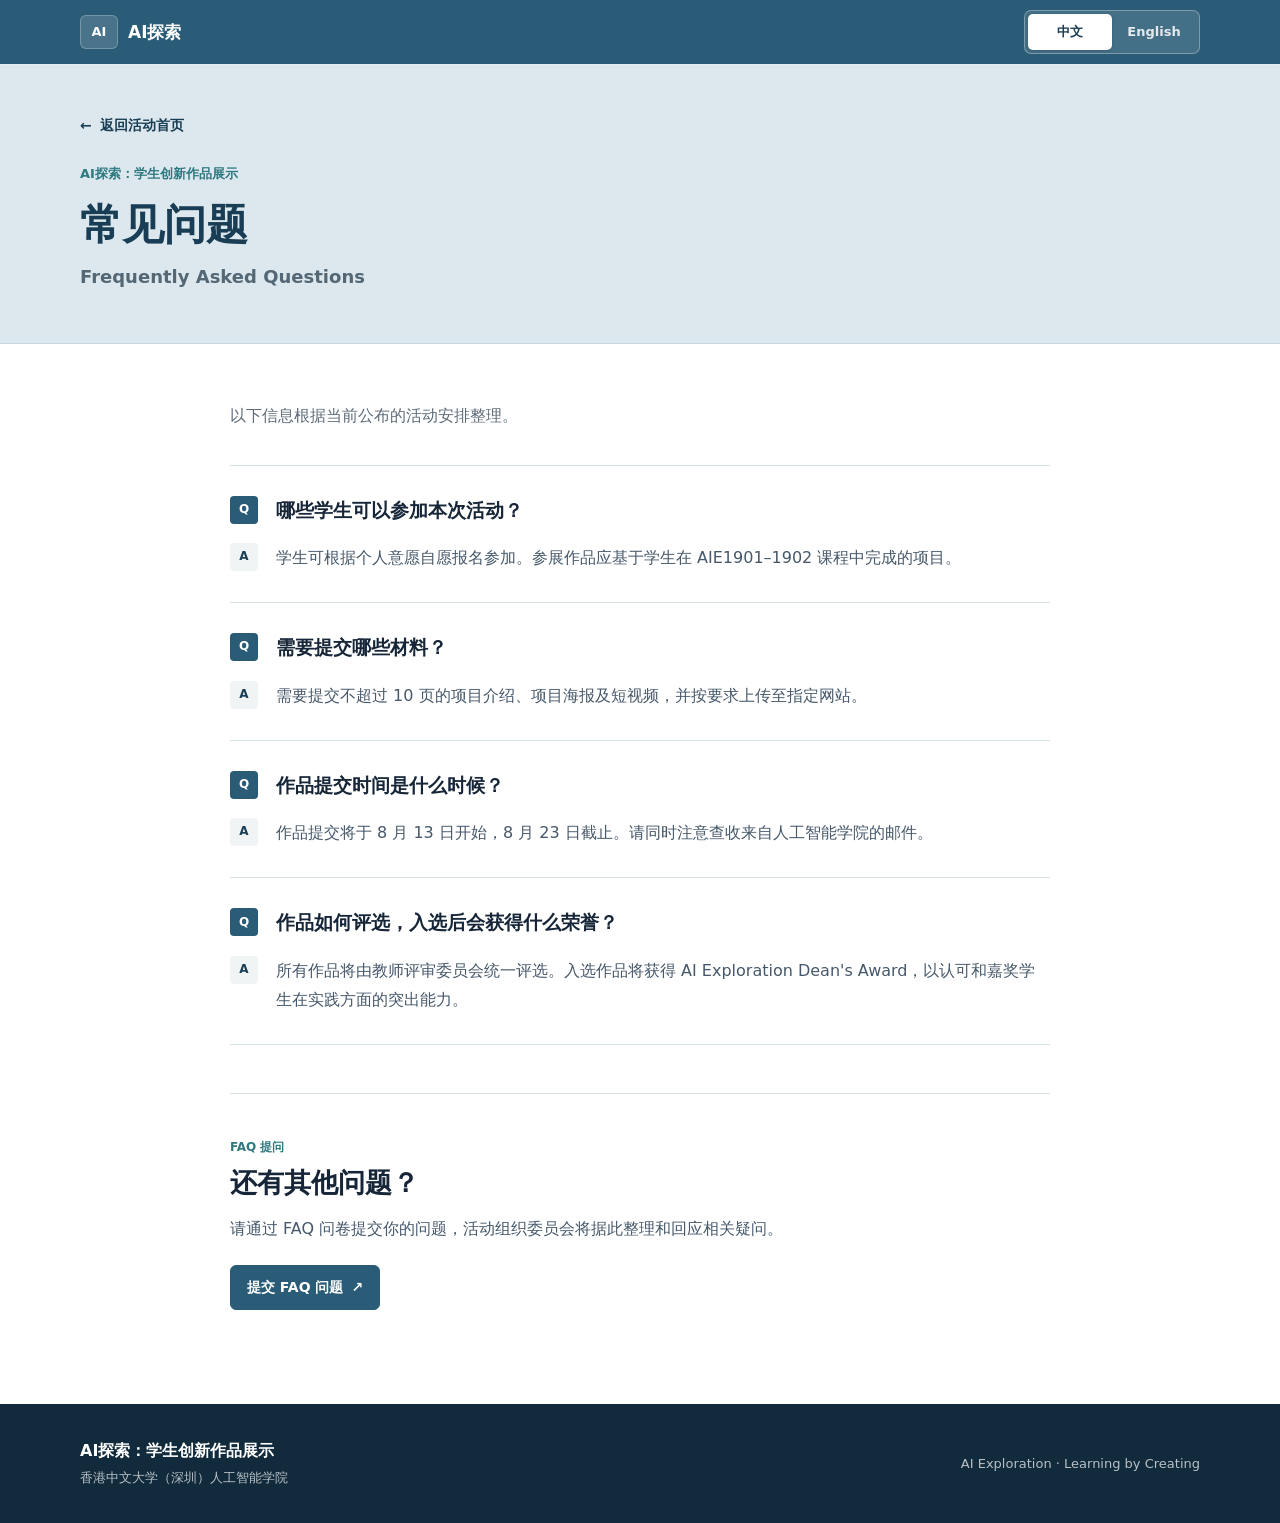
==== faq.html @ c0b19911 "update" ====
<!DOCTYPE html>
<html lang="zh-CN">
<head>
  <meta charset="UTF-8" />
  <meta name="viewport" content="width=device-width, initial-scale=1.0" />
  <meta name="description" content="AI探索学生创新作品展示活动常见问题" />
  <title>常见问题 | AI探索：学生创新作品展示</title>
  <link rel="icon" type="image/png" href="./assets/images/favicon.png" />
  <link rel="apple-touch-icon" href="./assets/images/favicon.png" />
  <link rel="stylesheet" href="./css/style.css?v=20260810-5" />
</head>
<body>
  <header class="site-header">
    <div class="container nav-wrap">
      <a class="brand" id="faq-brand" href="./?lang=zh" aria-label="AI Exploration">
        <span class="brand-mark" aria-hidden="true">AI</span>
        <span class="brand-text" id="brand-text">AI探索</span>
      </a>
      <div class="language-switch" id="language-switch" role="group" aria-label="选择网站语言">
        <button type="button" data-language="zh" class="active" aria-pressed="true">中文</button>
        <button type="button" data-language="en" aria-pressed="false">English</button>
      </div>
    </div>
  </header>

  <main id="faq-app" tabindex="-1"></main>

  <footer class="site-footer">
    <div class="container footer-grid">
      <div>
        <div class="footer-brand" id="footer-brand">AI探索：学生创新作品展示</div>
        <p id="footer-school">香港中文大学（深圳）人工智能学院</p>
      </div>
      <p class="footer-note" id="footer-note">AI Exploration · Learning by Creating</p>
    </div>
  </footer>

  <script src="./js/data.js?v=20260810-5"></script>
  <script src="./js/faq.js?v=20260810-1"></script>
</body>
</html>
---- css/style.css ----
:root {
  --bg: #f4f6f8;
  --surface: #ffffff;
  --surface-soft: #f0f4f5;
  --hero: #dce8ee;
  --text: #162638;
  --muted: #5d6b78;
  --line: #d7e0e5;
  --primary: #2a5c77;
  --primary-dark: #193d54;
  --accent: #2e7880;
  --radius: 6px;
}

* { box-sizing: border-box; }
html { scroll-behavior: smooth; }
body {
  margin: 0;
  min-width: 320px;
  color: var(--text);
  background: var(--bg);
  font-family: Inter, ui-sans-serif, system-ui, -apple-system, BlinkMacSystemFont, "Segoe UI", "PingFang SC", "Microsoft YaHei", sans-serif;
  line-height: 1.65;
  -webkit-font-smoothing: antialiased;
}

a { color: inherit; text-decoration: none; }
button { font: inherit; }
h1, h2, h3, p { margin: 0; letter-spacing: 0; }
h1, h2, h3 { line-height: 1.25; }
.container { width: min(1120px, calc(100% - 40px)); margin: 0 auto; }

.site-header {
  position: sticky;
  top: 0;
  z-index: 50;
  background: var(--primary);
  box-shadow: 0 1px 0 rgba(255,255,255,.16);
}
.nav-wrap { min-height: 64px; display: flex; align-items: center; justify-content: space-between; gap: 20px; }
.brand { display: inline-flex; align-items: center; gap: 10px; color: #fff; font-weight: 800; }
.brand-mark {
  width: 38px;
  height: 34px;
  border: 1px solid rgba(255,255,255,.25);
  border-radius: var(--radius);
  display: inline-flex;
  align-items: center;
  justify-content: center;
  background: rgba(255,255,255,.14);
  font-size: 13px;
}
.brand-text { font-size: 17px; }
.language-switch {
  padding: 3px;
  border: 1px solid rgba(255,255,255,.3);
  border-radius: 7px;
  display: inline-grid;
  grid-template-columns: 1fr 1fr;
  background: rgba(255,255,255,.12);
}
.language-switch button {
  min-width: 84px;
  min-height: 36px;
  padding: 6px 12px;
  border: 0;
  border-radius: 5px;
  background: transparent;
  color: rgba(255,255,255,.85);
  font-size: 13px;
  font-weight: 750;
  cursor: pointer;
}
.language-switch button.active { background: #fff; color: var(--primary-dark); box-shadow: 0 1px 3px rgba(8,25,46,.16); }

.activity-hero {
  min-height: 350px;
  display: flex;
  align-items: center;
  color: var(--text);
  background: var(--hero);
  border-bottom: 1px solid #c9d8df;
}
.hero-content { padding-top: 54px; padding-bottom: 58px; }
.hero-eyebrow { margin-bottom: 15px; color: var(--accent); font-size: 13px; font-weight: 820; }
.hero-content h1 { max-width: 900px; color: var(--primary-dark); font-size: 50px; overflow-wrap: anywhere; }
.hero-secondary { margin-top: 10px; color: #536775; font-size: 18px; font-weight: 700; }
.hero-lead { max-width: 760px; margin-top: 24px; color: #354c5a; font-size: 19px; font-weight: 650; }

.document-area { background: var(--surface); }
.document-container { max-width: 960px; padding-top: 58px; padding-bottom: 94px; }
.activity-document { max-width: 820px; margin: 0 auto; }

.document-section { margin-top: 50px; }
.document-section:first-child { margin-top: 0; }
.document-section + .document-section { margin-top: 52px; padding-top: 48px; border-top: 1px solid var(--line); }
.eyebrow { display: block; margin-bottom: 8px; color: var(--accent); font-size: 12px; font-weight: 850; }
.document-section h2 { font-size: 29px; }
.document-prose { margin-top: 22px; color: #35455a; font-size: 16px; line-height: 1.88; }
.document-prose p + p { margin-top: 16px; }
.document-prose .greeting { margin-bottom: 16px; color: var(--text); font-weight: 750; }

.award-dimensions {
  margin-top: 26px;
  display: grid;
  grid-template-columns: repeat(2, minmax(0, 1fr));
  border-top: 1px solid var(--line);
  border-bottom: 1px solid var(--line);
  background: var(--surface-soft);
}
.award-dimension { min-width: 0; padding: 18px 20px; }
.award-dimension + .award-dimension { border-left: 1px solid var(--line); }
.award-dimension span { display: block; color: var(--accent); font-size: 12px; font-weight: 800; }
.award-dimension strong { display: block; margin-top: 4px; font-size: 16px; line-height: 1.5; overflow-wrap: anywhere; }

.faq-link-section > p, .question-section > p, .submission-section > p { margin-top: 16px; color: #46586a; font-size: 16px; line-height: 1.82; }
.document-link {
  margin-top: 18px;
  display: inline-flex;
  align-items: center;
  gap: 8px;
  color: var(--primary-dark);
  font-size: 15px;
  font-weight: 780;
  text-decoration: underline;
  text-underline-offset: 4px;
}
.action-button {
  min-height: 44px;
  margin-top: 22px;
  padding: 10px 16px;
  border: 1px solid var(--primary);
  border-radius: var(--radius);
  display: inline-flex;
  align-items: center;
  justify-content: center;
  gap: 8px;
  background: var(--primary);
  color: #fff;
  font-size: 14px;
  font-weight: 780;
  transition: background .18s ease, border-color .18s ease;
}
.action-button:hover { border-color: var(--primary-dark); background: var(--primary-dark); }
.submission-section { scroll-margin-top: 86px; }
.signature { margin-top: 54px; padding-top: 24px; border-top: 1px solid var(--line); text-align: right; color: #4a5a6a; }
.signature p { font-size: 15px; }
.signature strong { display: block; margin-top: 4px; color: var(--text); font-size: 15px; }

.site-footer { padding: 34px 0; background: #112b3c; color: rgba(255,255,255,.7); }
.footer-grid { display: flex; justify-content: space-between; align-items: center; gap: 28px; }
.footer-brand { margin-bottom: 3px; color: #fff; font-size: 16px; font-weight: 820; }
.footer-grid p { font-size: 13px; }
.footer-note { text-align: right; }

a:focus-visible, button:focus-visible, #submission-notice:focus-visible { outline: 3px solid #77b8bd; outline-offset: 3px; }

@media (max-width: 760px) {
  .hero-content h1 { font-size: 40px; }
}

@media (max-width: 600px) {
  .container { width: min(100% - 28px, 1120px); }
  .nav-wrap { min-height: 60px; }
  .brand-text { display: none; }
  .language-switch button { min-width: 72px; min-height: 34px; padding: 5px 9px; }
  .activity-hero { min-height: 360px; }
  .hero-content { padding-top: 48px; padding-bottom: 50px; }
  .hero-content h1 { font-size: 35px; }
  .hero-secondary { font-size: 15px; }
  .hero-lead { font-size: 17px; }
  .document-container { padding-top: 42px; padding-bottom: 72px; }
  .document-section { margin-top: 42px; }
  .document-section + .document-section { margin-top: 44px; padding-top: 40px; }
  .document-section h2 { font-size: 25px; overflow-wrap: anywhere; }
  .document-prose, .faq-link-section > p, .question-section > p, .submission-section > p { font-size: 15px; text-align: left; }
  .award-dimensions { grid-template-columns: 1fr; }
  .award-dimension + .award-dimension { border-left: 0; border-top: 1px solid var(--line); }
  .action-button { width: 100%; }
  .signature { text-align: left; }
  .footer-grid { align-items: flex-start; flex-direction: column; }
  .footer-note { text-align: left; }
}

.faq-page-hero { min-height: 280px; }
.faq-page-hero .hero-content { padding-top: 44px; padding-bottom: 48px; }
.faq-page-hero h1 { font-size: 42px; }
.faq-back-link {
  margin-bottom: 26px;
  display: inline-flex;
  align-items: center;
  gap: 8px;
  color: var(--primary-dark);
  font-size: 14px;
  font-weight: 750;
}
.faq-intro { color: var(--muted); font-size: 16px; line-height: 1.8; }
.faq-list { margin-top: 34px; border-top: 1px solid var(--line); }
.faq-item { padding: 30px 0; border-bottom: 1px solid var(--line); }
.faq-question, .faq-answer { display: grid; grid-template-columns: 32px minmax(0, 1fr); gap: 14px; align-items: start; }
.faq-answer { margin-top: 18px; }
.faq-marker {
  width: 28px;
  height: 28px;
  border-radius: 4px;
  display: inline-flex;
  align-items: center;
  justify-content: center;
  background: var(--primary);
  color: #fff;
  font-size: 12px;
  font-weight: 850;
}
.faq-answer .faq-marker { background: var(--surface-soft); color: var(--primary-dark); }
.faq-question h2 { font-size: 19px; line-height: 1.55; }
.faq-answer p { color: #46586a; font-size: 16px; line-height: 1.82; }
.faq-question-cta { margin-top: 48px; padding-top: 44px; border-top: 1px solid var(--line); }
.faq-question-cta h2 { font-size: 27px; }
.faq-question-cta p { margin-top: 14px; color: #46586a; font-size: 16px; line-height: 1.82; }

@media (max-width: 600px) {
  .faq-page-hero { min-height: 300px; }
  .faq-page-hero h1 { font-size: 34px; }
  .faq-question, .faq-answer { grid-template-columns: 28px minmax(0, 1fr); gap: 10px; }
  .faq-question h2 { font-size: 17px; }
  .faq-answer p, .faq-intro, .faq-question-cta p { font-size: 15px; }
}

@media (prefers-reduced-motion: reduce) {
  html { scroll-behavior: auto; }
  .action-button { transition: none; }
}
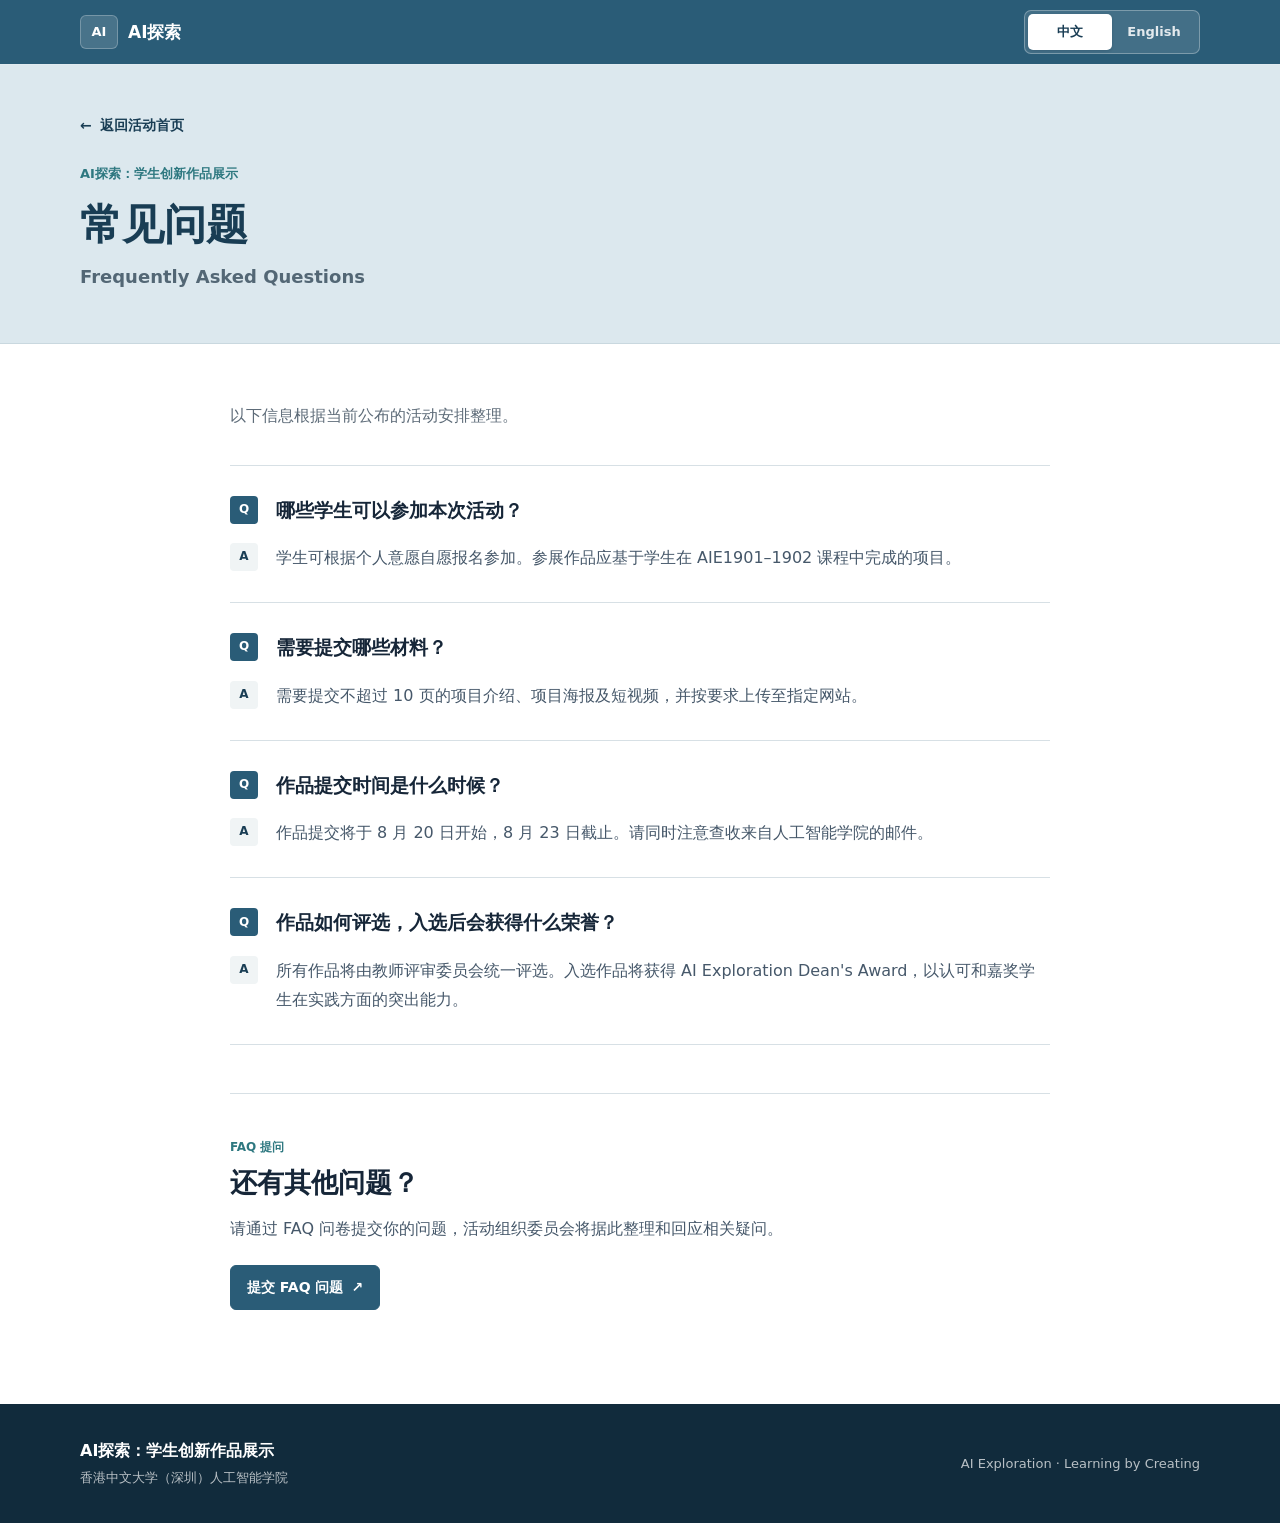
==== commit 879d9d32: "UD" ====
--- a/faq.html
+++ b/faq.html
@@ -35,7 +35,7 @@
     </div>
   </footer>
 
-  <script src="./js/data.js?v=20260810-5"></script>
+  <script src="./js/data.js?v=20260810-8"></script>
   <script src="./js/faq.js?v=20260810-1"></script>
 </body>
 </html>
--- a/css/style.css
+++ b/css/style.css
@@ -113,7 +113,7 @@
 .award-dimension span { display: block; color: var(--accent); font-size: 12px; font-weight: 800; }
 .award-dimension strong { display: block; margin-top: 4px; font-size: 16px; line-height: 1.5; overflow-wrap: anywhere; }
 
-.faq-link-section > p, .question-section > p, .submission-section > p { margin-top: 16px; color: #46586a; font-size: 16px; line-height: 1.82; }
+.question-section > p, .submission-section > p { margin-top: 16px; color: #46586a; font-size: 16px; line-height: 1.82; }
 .document-link {
   margin-top: 18px;
   display: inline-flex;
@@ -125,6 +125,8 @@
   text-decoration: underline;
   text-underline-offset: 4px;
 }
+.question-actions { display: flex; align-items: center; flex-wrap: wrap; gap: 18px; }
+.question-actions .document-link { margin-top: 22px; }
 .action-button {
   min-height: 44px;
   margin-top: 22px;
@@ -173,10 +175,12 @@
   .document-section { margin-top: 42px; }
   .document-section + .document-section { margin-top: 44px; padding-top: 40px; }
   .document-section h2 { font-size: 25px; overflow-wrap: anywhere; }
-  .document-prose, .faq-link-section > p, .question-section > p, .submission-section > p { font-size: 15px; text-align: left; }
+  .document-prose, .question-section > p, .submission-section > p { font-size: 15px; text-align: left; }
   .award-dimensions { grid-template-columns: 1fr; }
   .award-dimension + .award-dimension { border-left: 0; border-top: 1px solid var(--line); }
   .action-button { width: 100%; }
+  .question-actions { align-items: stretch; flex-direction: column; gap: 0; }
+  .question-actions .document-link { align-self: flex-start; }
   .signature { text-align: left; }
   .footer-grid { align-items: flex-start; flex-direction: column; }
   .footer-note { text-align: left; }
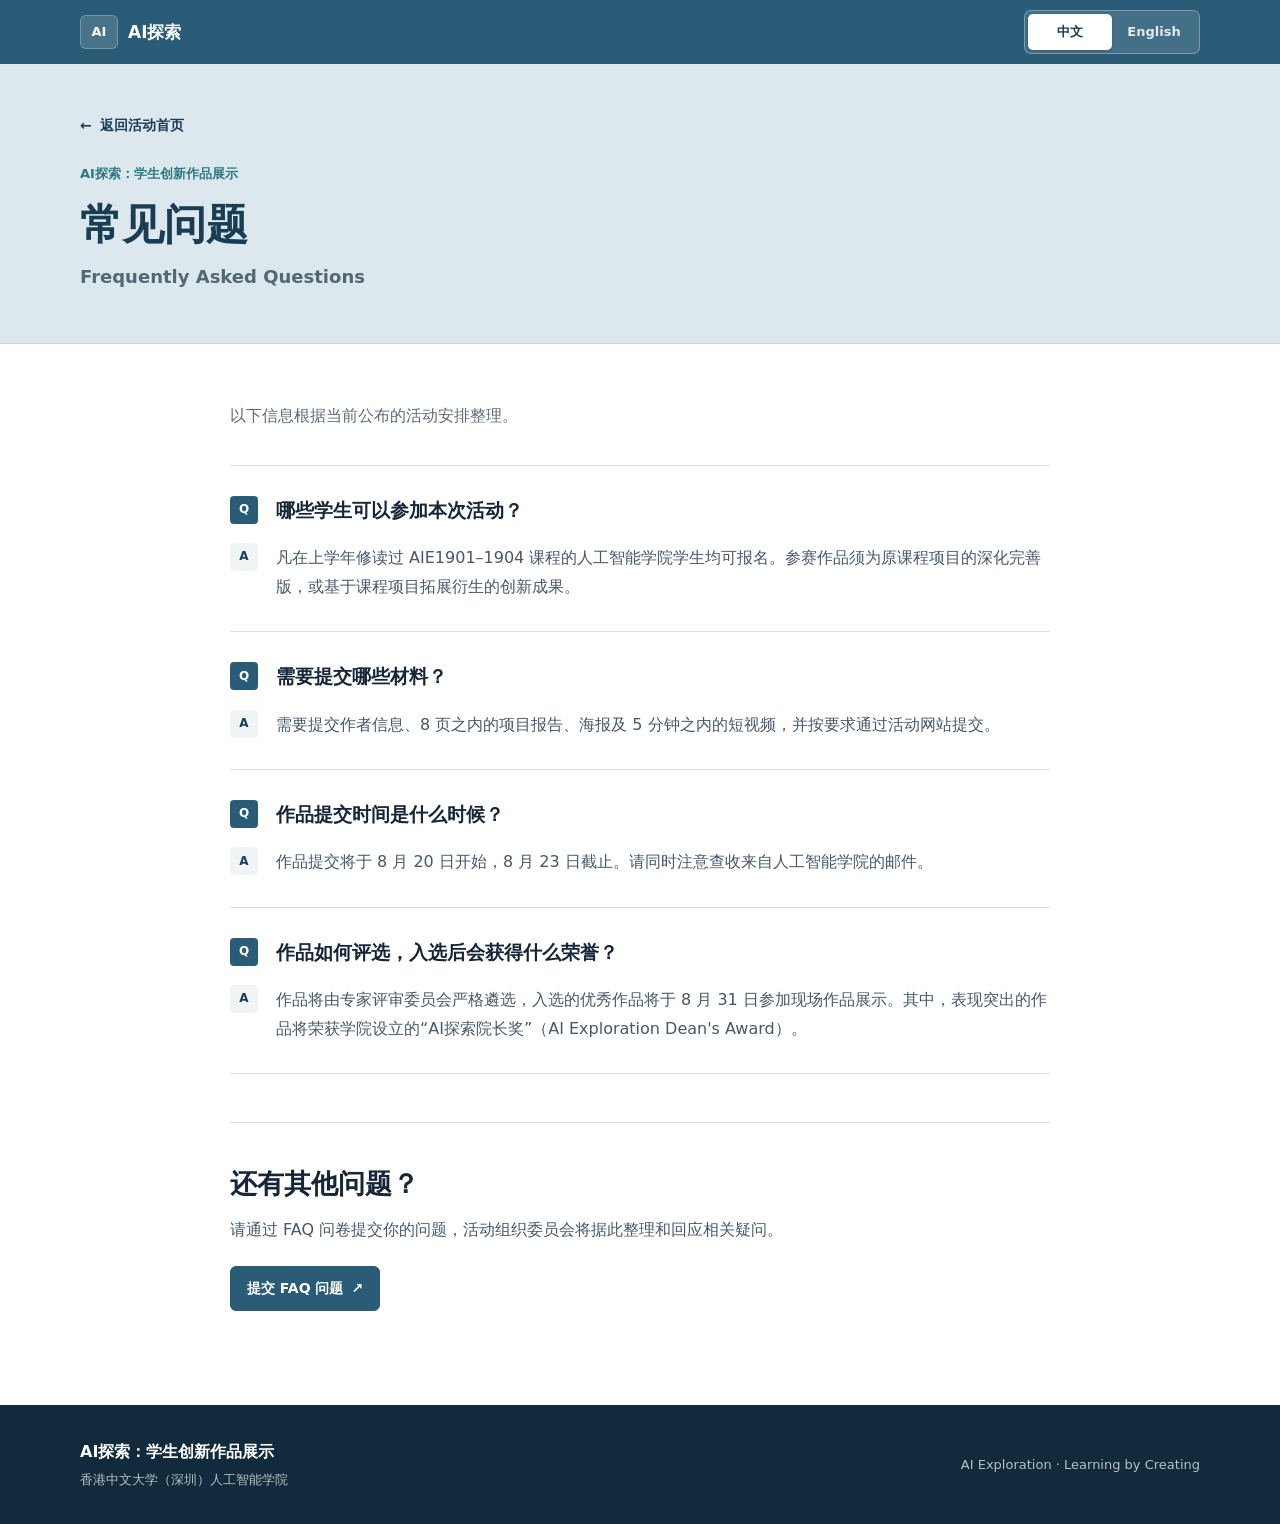
==== commit 7995b1d2: "UD" ====
--- a/faq.html
+++ b/faq.html
@@ -7,7 +7,7 @@
   <title>常见问题 | AI探索：学生创新作品展示</title>
   <link rel="icon" type="image/png" href="./assets/images/favicon.png" />
   <link rel="apple-touch-icon" href="./assets/images/favicon.png" />
-  <link rel="stylesheet" href="./css/style.css?v=20260810-5" />
+  <link rel="stylesheet" href="./css/style.css?v=20260811-1" />
 </head>
 <body>
   <header class="site-header">
@@ -35,7 +35,7 @@
     </div>
   </footer>
 
-  <script src="./js/data.js?v=20260810-8"></script>
-  <script src="./js/faq.js?v=20260810-1"></script>
+  <script src="./js/data.js?v=20260811-1"></script>
+  <script src="./js/faq.js?v=20260811-1"></script>
 </body>
 </html>
--- a/css/style.css
+++ b/css/style.css
@@ -100,20 +100,12 @@
 .document-prose p + p { margin-top: 16px; }
 .document-prose .greeting { margin-bottom: 16px; color: var(--text); font-weight: 750; }
 
-.award-dimensions {
-  margin-top: 26px;
-  display: grid;
-  grid-template-columns: repeat(2, minmax(0, 1fr));
-  border-top: 1px solid var(--line);
-  border-bottom: 1px solid var(--line);
-  background: var(--surface-soft);
-}
-.award-dimension { min-width: 0; padding: 18px 20px; }
-.award-dimension + .award-dimension { border-left: 1px solid var(--line); }
-.award-dimension span { display: block; color: var(--accent); font-size: 12px; font-weight: 800; }
-.award-dimension strong { display: block; margin-top: 4px; font-size: 16px; line-height: 1.5; overflow-wrap: anywhere; }
-
-.question-section > p, .submission-section > p { margin-top: 16px; color: #46586a; font-size: 16px; line-height: 1.82; }
+.labeled-prose strong,
+.submission-details strong,
+.submission-link-label strong { color: var(--text); font-weight: 800; }
+.labeled-prose strong, .submission-details strong { margin-right: 6px; }
+
+.question-section > p { margin-top: 16px; color: #46586a; font-size: 16px; line-height: 1.82; }
 .document-link {
   margin-top: 18px;
   display: inline-flex;
@@ -145,6 +137,9 @@
 }
 .action-button:hover { border-color: var(--primary-dark); background: var(--primary-dark); }
 .submission-section { scroll-margin-top: 86px; }
+.submission-details { margin-top: 20px; color: #46586a; font-size: 16px; line-height: 1.82; }
+.submission-details p + p { margin-top: 12px; }
+.submission-link-label { margin-top: 20px; color: #46586a; font-size: 16px; line-height: 1.82; }
 .signature { margin-top: 54px; padding-top: 24px; border-top: 1px solid var(--line); text-align: right; color: #4a5a6a; }
 .signature p { font-size: 15px; }
 .signature strong { display: block; margin-top: 4px; color: var(--text); font-size: 15px; }
@@ -175,9 +170,7 @@
   .document-section { margin-top: 42px; }
   .document-section + .document-section { margin-top: 44px; padding-top: 40px; }
   .document-section h2 { font-size: 25px; overflow-wrap: anywhere; }
-  .document-prose, .question-section > p, .submission-section > p { font-size: 15px; text-align: left; }
-  .award-dimensions { grid-template-columns: 1fr; }
-  .award-dimension + .award-dimension { border-left: 0; border-top: 1px solid var(--line); }
+  .document-prose, .question-section > p, .submission-details, .submission-link-label { font-size: 15px; text-align: left; }
   .action-button { width: 100%; }
   .question-actions { align-items: stretch; flex-direction: column; gap: 0; }
   .question-actions .document-link { align-self: flex-start; }
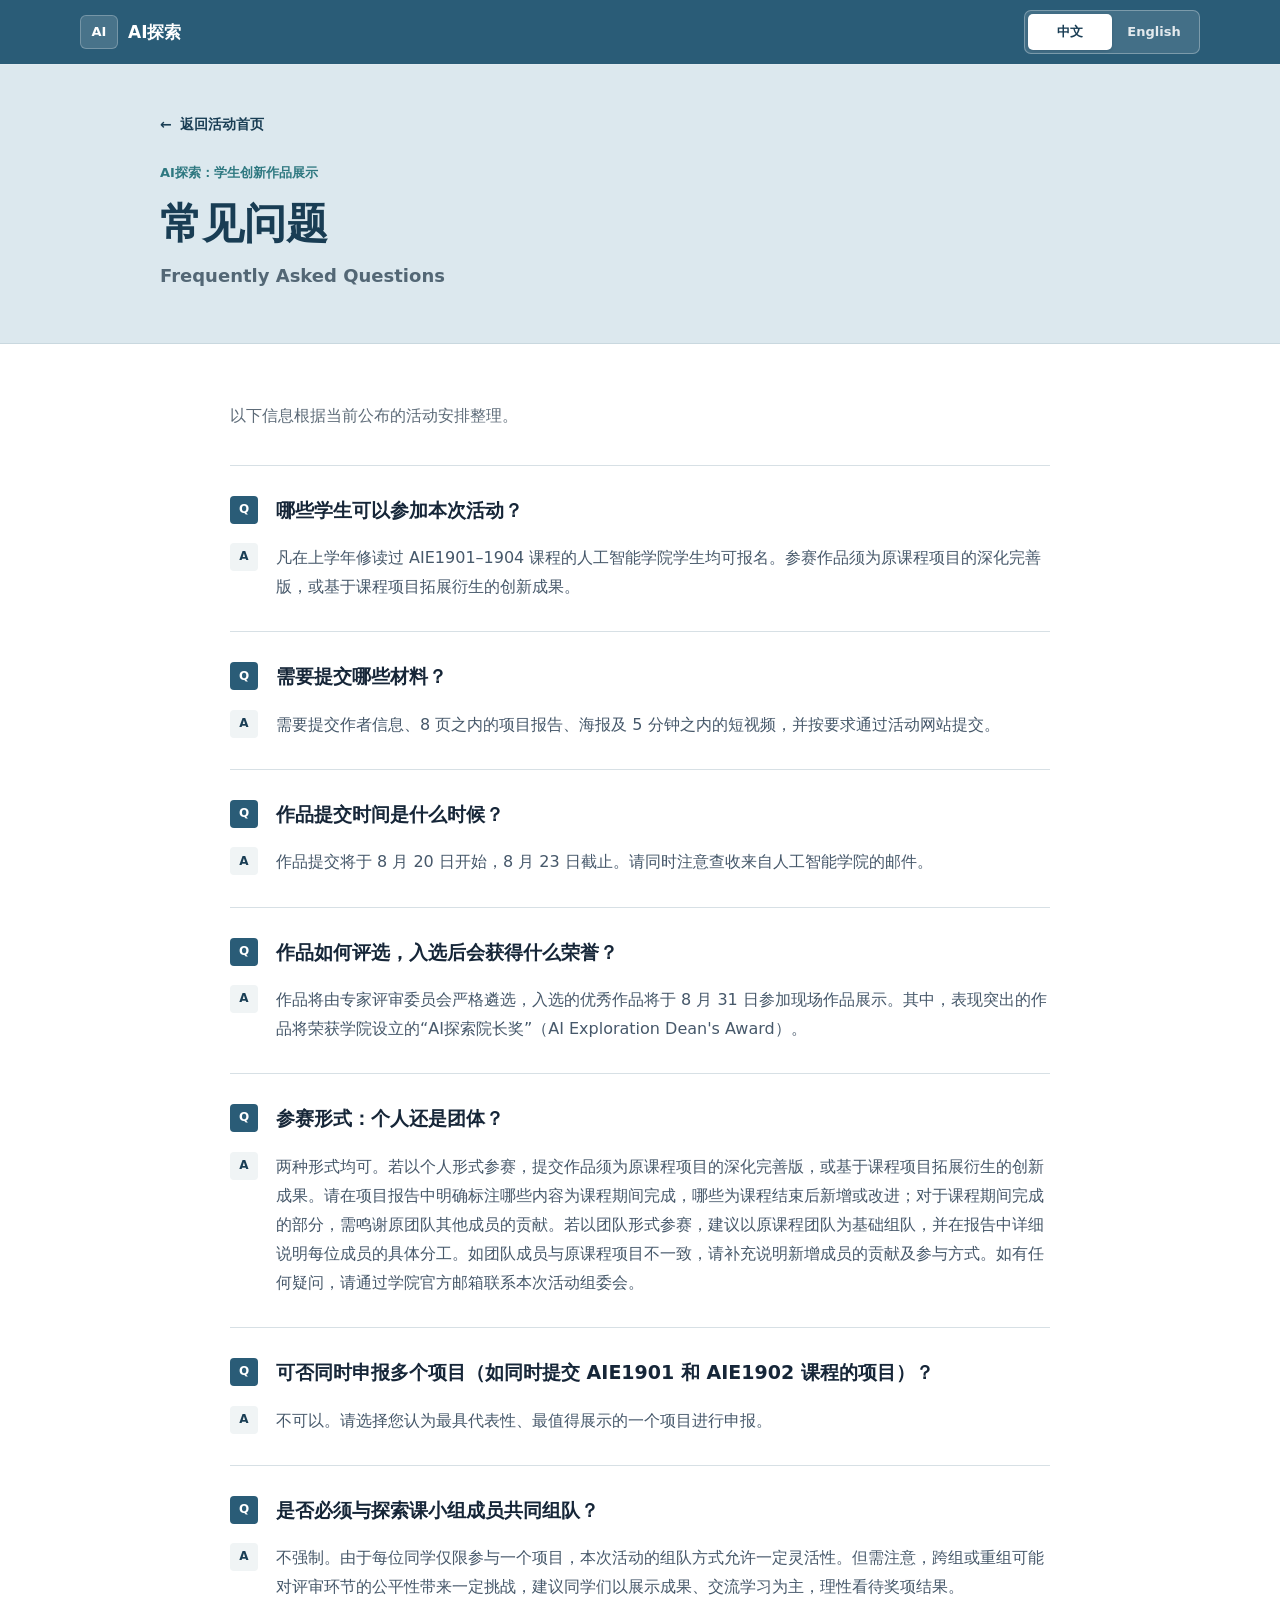
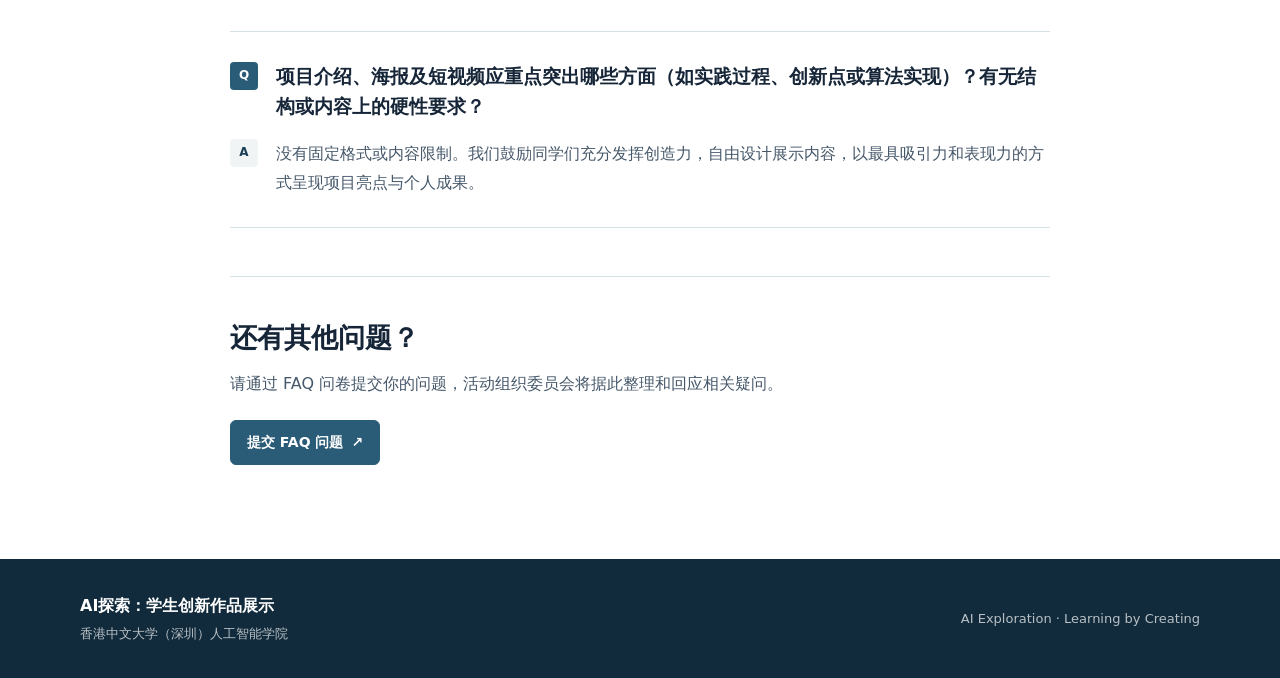
==== commit 2bf505bd: "UD" ====
--- a/faq.html
+++ b/faq.html
@@ -35,7 +35,7 @@
     </div>
   </footer>
 
-  <script src="./js/data.js?v=20260811-1"></script>
+  <script src="./js/data.js?v=20260813-1"></script>
   <script src="./js/faq.js?v=20260811-1"></script>
 </body>
 </html>
--- a/css/style.css
+++ b/css/style.css
@@ -81,11 +81,18 @@
   background: var(--hero);
   border-bottom: 1px solid #c9d8df;
 }
-.hero-content { padding-top: 54px; padding-bottom: 58px; }
+.hero-content {
+  width: min(960px, calc(100% - 40px));
+  padding-top: 54px;
+  padding-bottom: 38px;
+  display: flex;
+  flex-direction: column;
+}
 .hero-eyebrow { margin-bottom: 15px; color: var(--accent); font-size: 13px; font-weight: 820; }
 .hero-content h1 { max-width: 900px; color: var(--primary-dark); font-size: 50px; overflow-wrap: anywhere; }
 .hero-secondary { margin-top: 10px; color: #536775; font-size: 18px; font-weight: 700; }
 .hero-lead { max-width: 760px; margin-top: 24px; color: #354c5a; font-size: 19px; font-weight: 650; }
+.hero-signature { margin-top: 28px; align-self: flex-end; color: #465d6b; font-size: 14px; font-weight: 700; text-align: right; }
 
 .document-area { background: var(--surface); }
 .document-container { max-width: 960px; padding-top: 58px; padding-bottom: 94px; }
@@ -97,6 +104,7 @@
 .eyebrow { display: block; margin-bottom: 8px; color: var(--accent); font-size: 12px; font-weight: 850; }
 .document-section h2 { font-size: 29px; }
 .document-prose { margin-top: 22px; color: #35455a; font-size: 16px; line-height: 1.88; }
+.award-section .document-prose { margin-top: 0; }
 .document-prose p + p { margin-top: 16px; }
 .document-prose .greeting { margin-bottom: 16px; color: var(--text); font-weight: 750; }
 
@@ -138,12 +146,15 @@
 .action-button:hover { border-color: var(--primary-dark); background: var(--primary-dark); }
 .submission-section { scroll-margin-top: 86px; }
 .submission-details { margin-top: 20px; color: #46586a; font-size: 16px; line-height: 1.82; }
-.submission-details p + p { margin-top: 12px; }
-.submission-link-label { margin-top: 20px; color: #46586a; font-size: 16px; line-height: 1.82; }
-.signature { margin-top: 54px; padding-top: 24px; border-top: 1px solid var(--line); text-align: right; color: #4a5a6a; }
-.signature p { font-size: 15px; }
-.signature strong { display: block; margin-top: 4px; color: var(--text); font-size: 15px; }
-
+.submission-details > * + * { margin-top: 12px; }
+.labeled-list-note { margin-top: 8px; color: #526475; }
+.labeled-list ul { margin: 7px 0 0; padding-left: 24px; }
+.labeled-list li { padding-left: 3px; }
+.labeled-list li + li { margin-top: 3px; }
+.labeled-list li::marker { color: var(--primary); font-size: 1.15em; }
+.submission-action { margin-top: 20px; display: flex; align-items: center; flex-wrap: wrap; gap: 14px; }
+.submission-link-label { color: #46586a; font-size: 16px; line-height: 1.82; }
+.submission-action .action-button { margin-top: 0; }
 .site-footer { padding: 34px 0; background: #112b3c; color: rgba(255,255,255,.7); }
 .footer-grid { display: flex; justify-content: space-between; align-items: center; gap: 28px; }
 .footer-brand { margin-bottom: 3px; color: #fff; font-size: 16px; font-weight: 820; }
@@ -162,19 +173,20 @@
   .brand-text { display: none; }
   .language-switch button { min-width: 72px; min-height: 34px; padding: 5px 9px; }
   .activity-hero { min-height: 360px; }
-  .hero-content { padding-top: 48px; padding-bottom: 50px; }
+  .hero-content { padding-top: 48px; padding-bottom: 34px; }
   .hero-content h1 { font-size: 35px; }
   .hero-secondary { font-size: 15px; }
   .hero-lead { font-size: 17px; }
+  .hero-signature { max-width: 300px; margin-top: 24px; font-size: 13px; }
   .document-container { padding-top: 42px; padding-bottom: 72px; }
   .document-section { margin-top: 42px; }
   .document-section + .document-section { margin-top: 44px; padding-top: 40px; }
   .document-section h2 { font-size: 25px; overflow-wrap: anywhere; }
   .document-prose, .question-section > p, .submission-details, .submission-link-label { font-size: 15px; text-align: left; }
   .action-button { width: 100%; }
+  .submission-action .action-button { width: auto; }
   .question-actions { align-items: stretch; flex-direction: column; gap: 0; }
   .question-actions .document-link { align-self: flex-start; }
-  .signature { text-align: left; }
   .footer-grid { align-items: flex-start; flex-direction: column; }
   .footer-note { text-align: left; }
 }
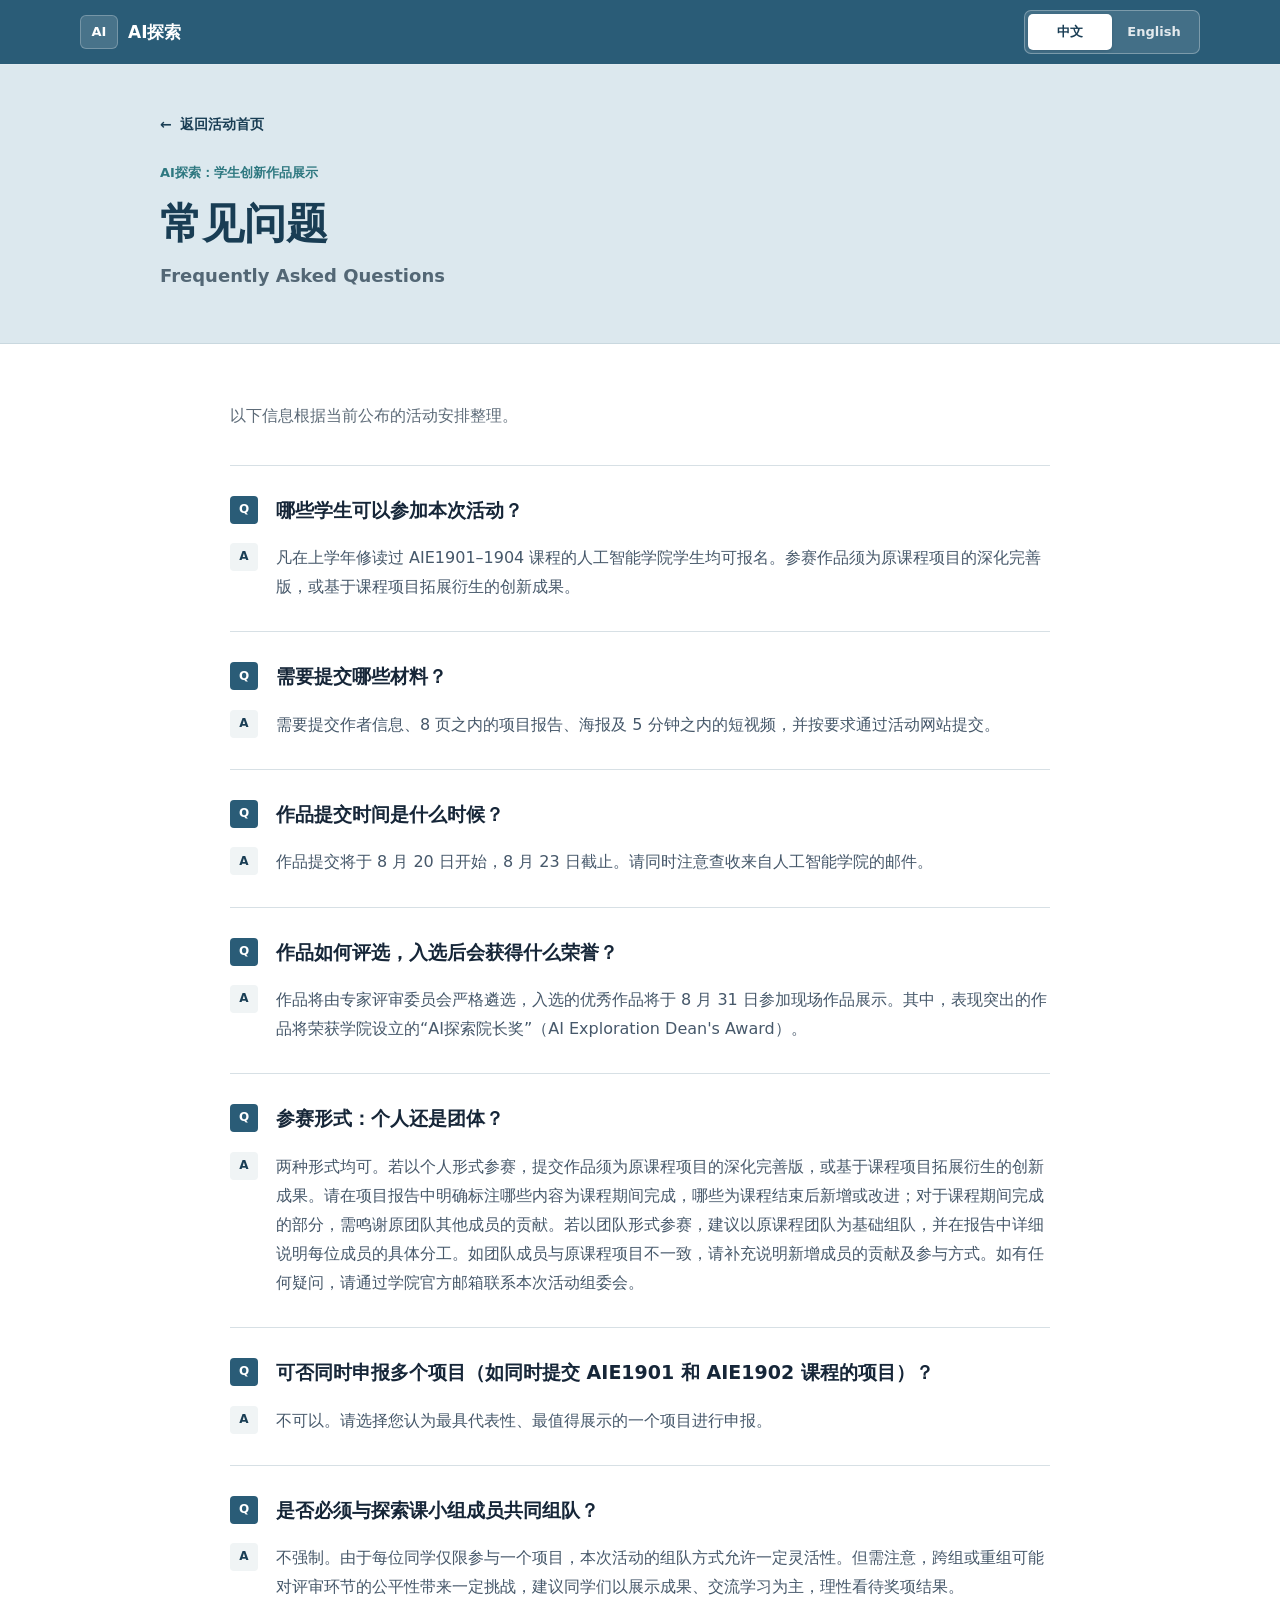
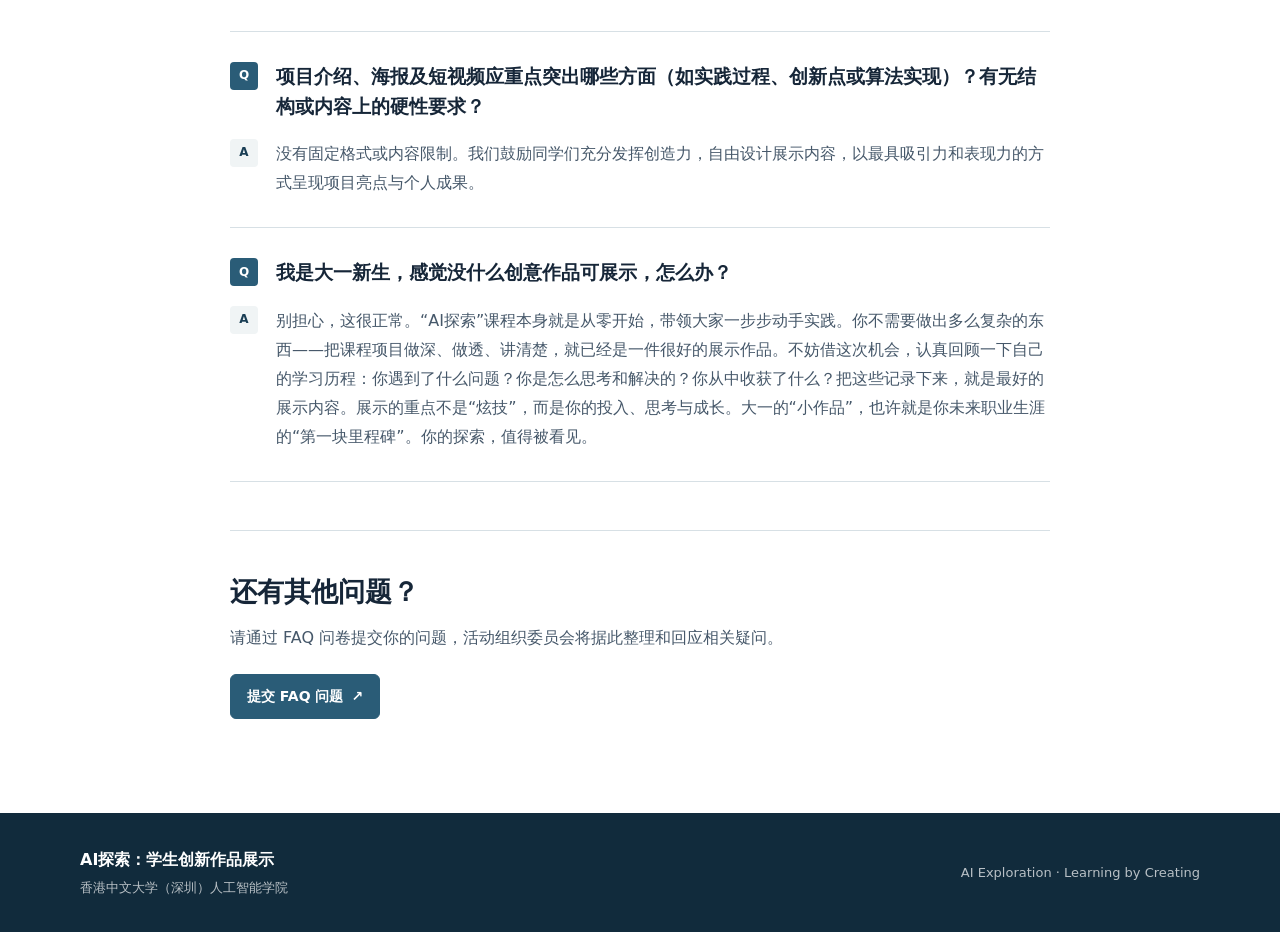
==== commit 0a0fe0ec: "UD" ====
--- a/faq.html
+++ b/faq.html
@@ -35,7 +35,7 @@
     </div>
   </footer>
 
-  <script src="./js/data.js?v=20260813-1"></script>
+  <script src="./js/data.js?v=20260813-2"></script>
   <script src="./js/faq.js?v=20260811-1"></script>
 </body>
 </html>
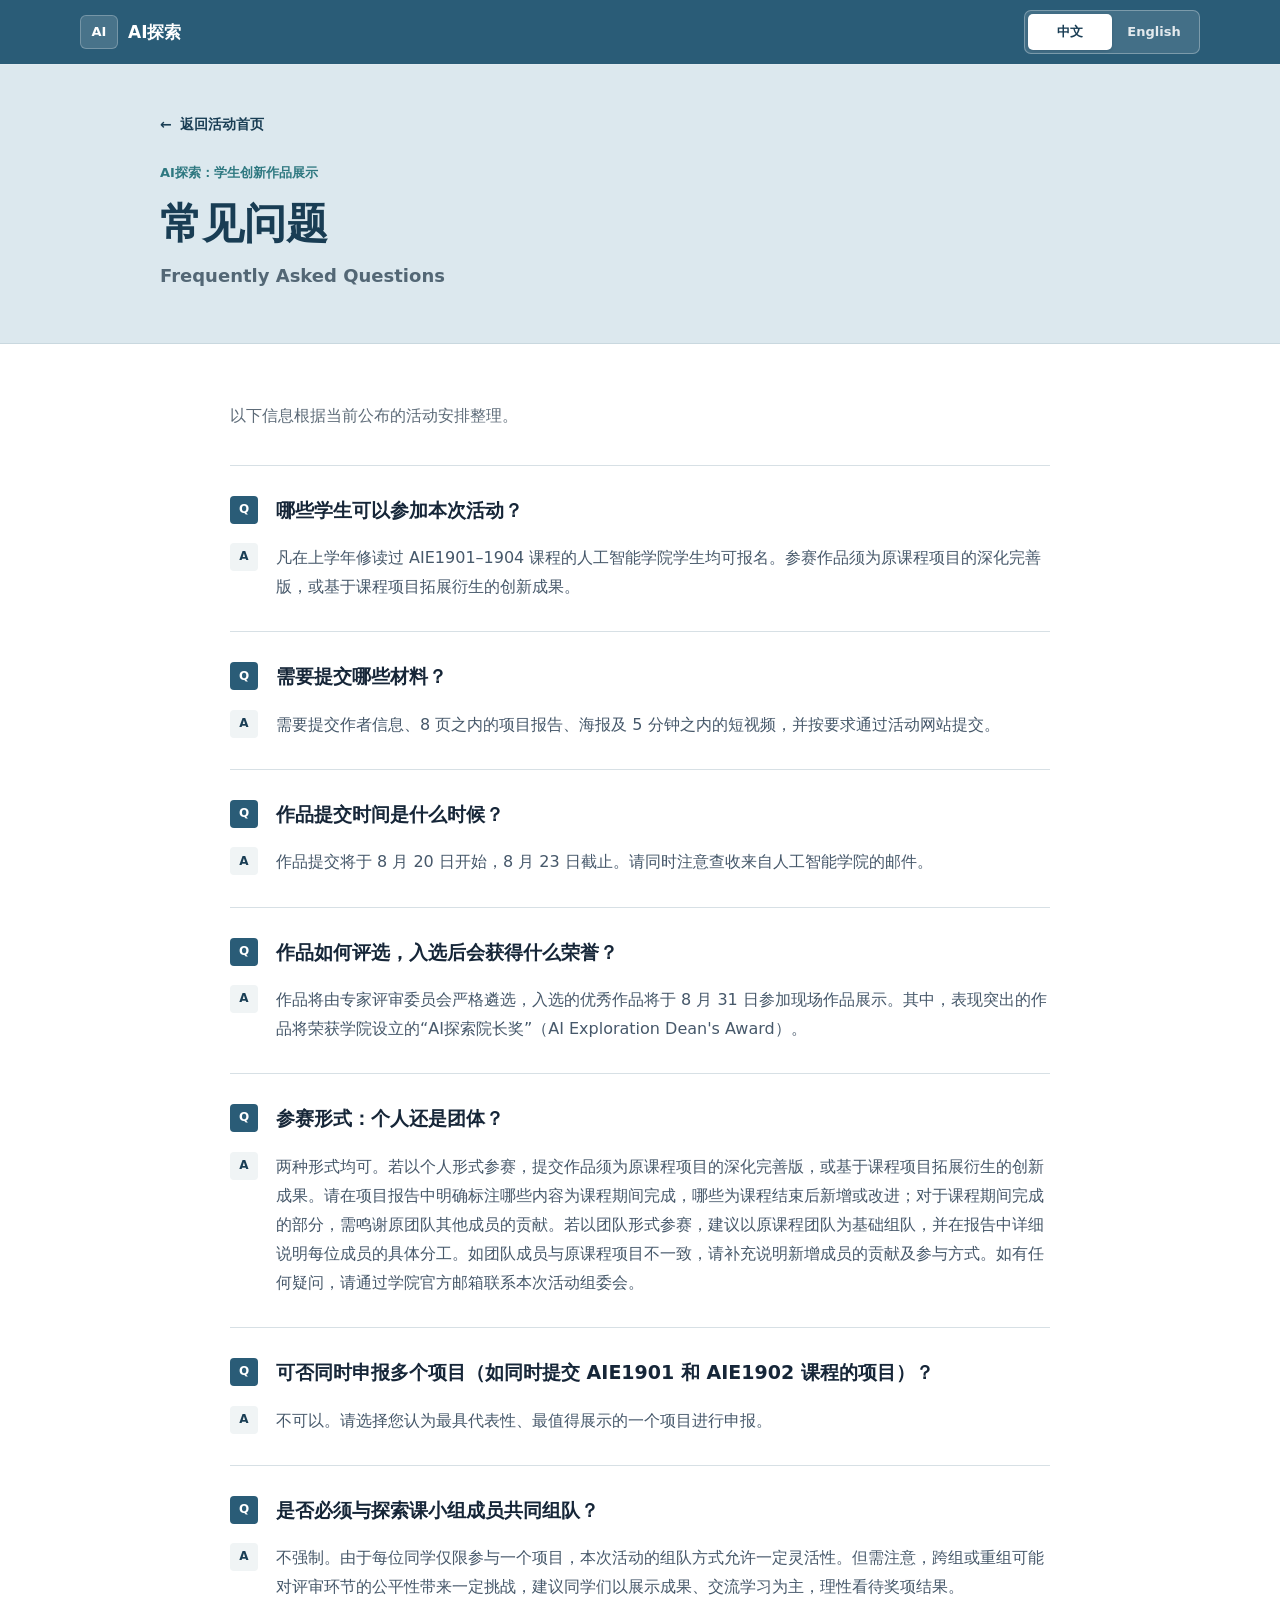
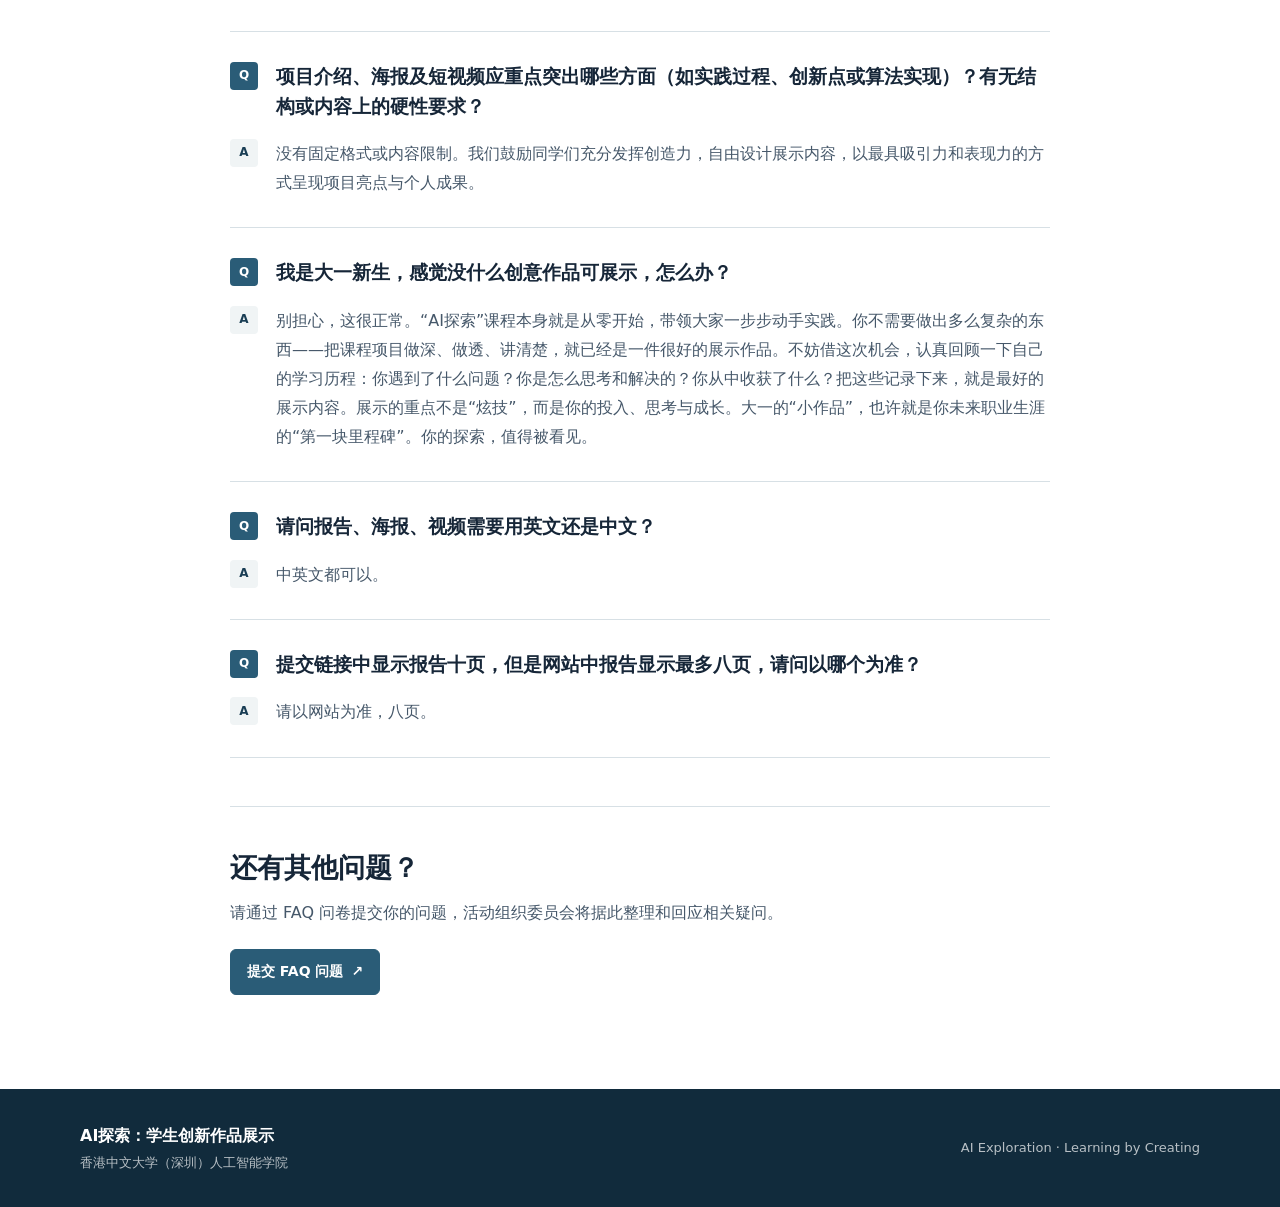
==== commit e17891a8: "UD" ====
--- a/faq.html
+++ b/faq.html
@@ -35,7 +35,7 @@
     </div>
   </footer>
 
-  <script src="./js/data.js?v=20260813-2"></script>
+  <script src="./js/data.js?v=20260818-1"></script>
   <script src="./js/faq.js?v=20260811-1"></script>
 </body>
 </html>
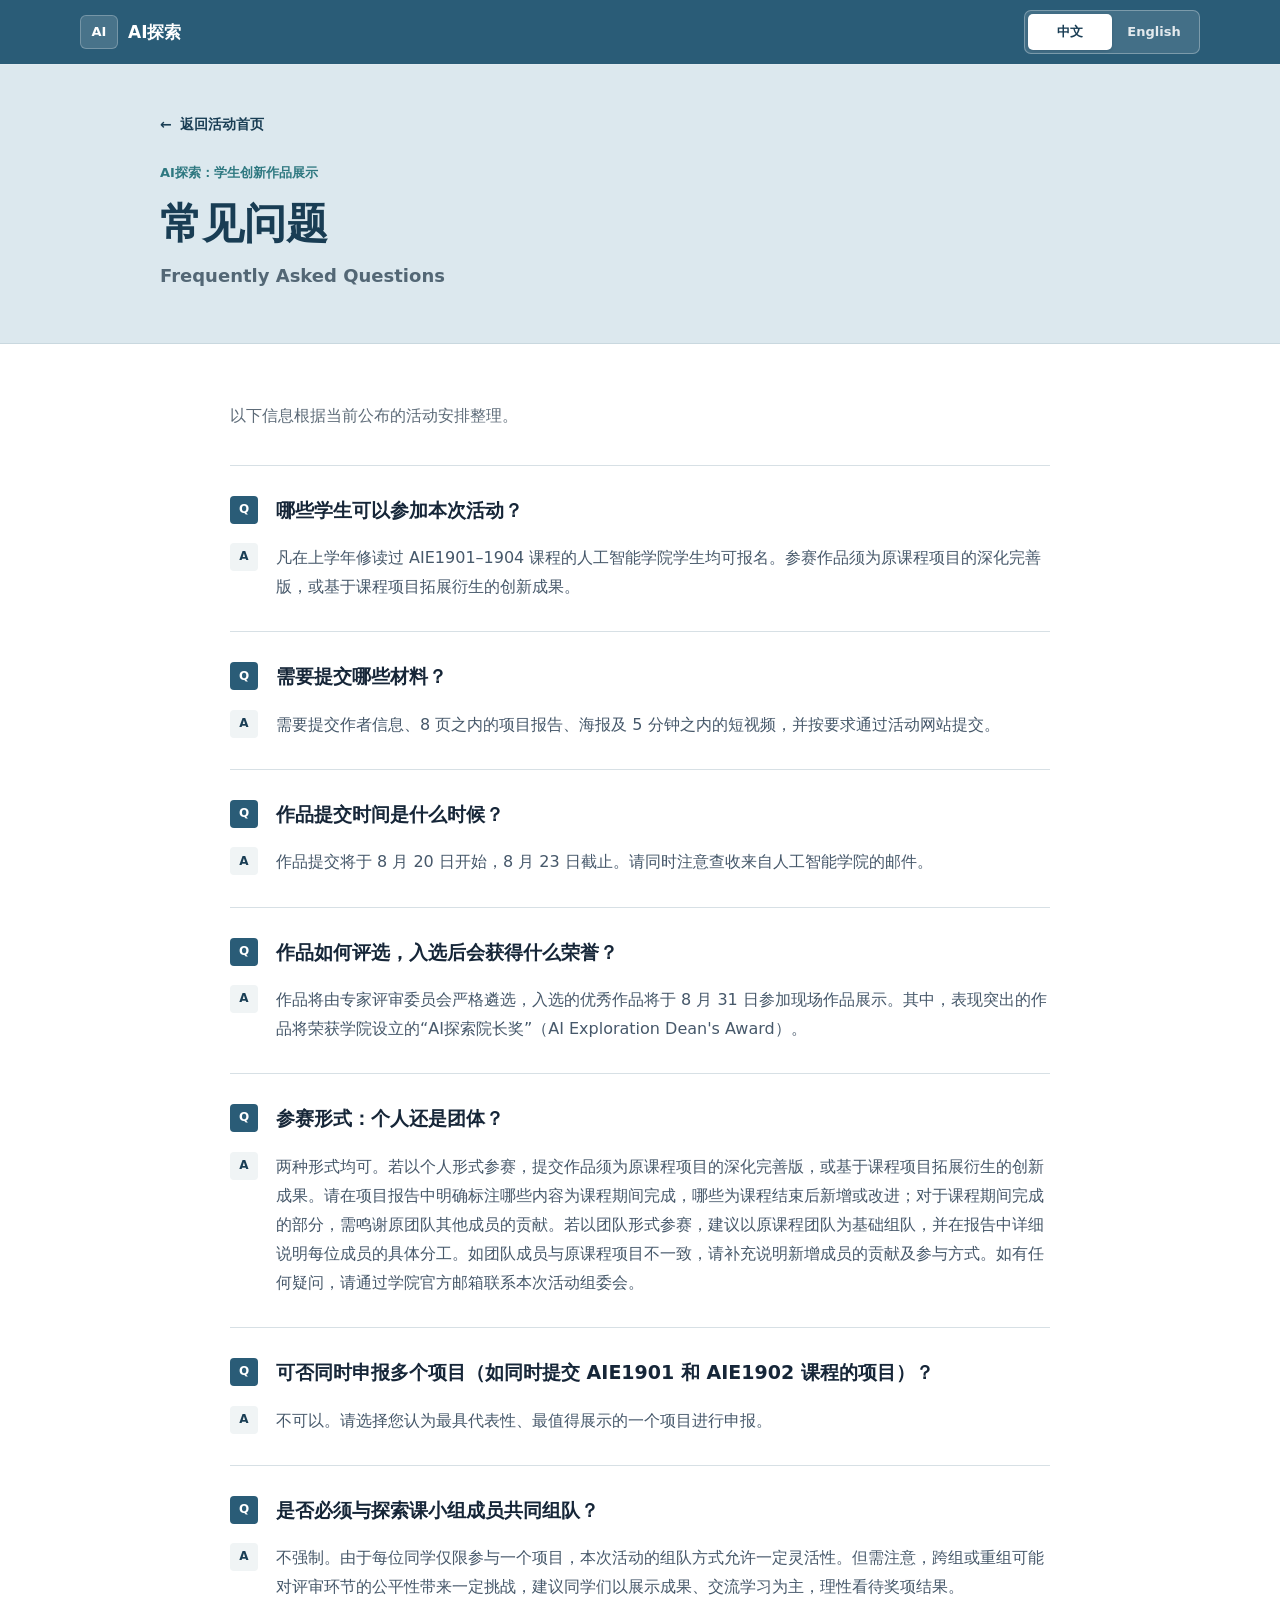
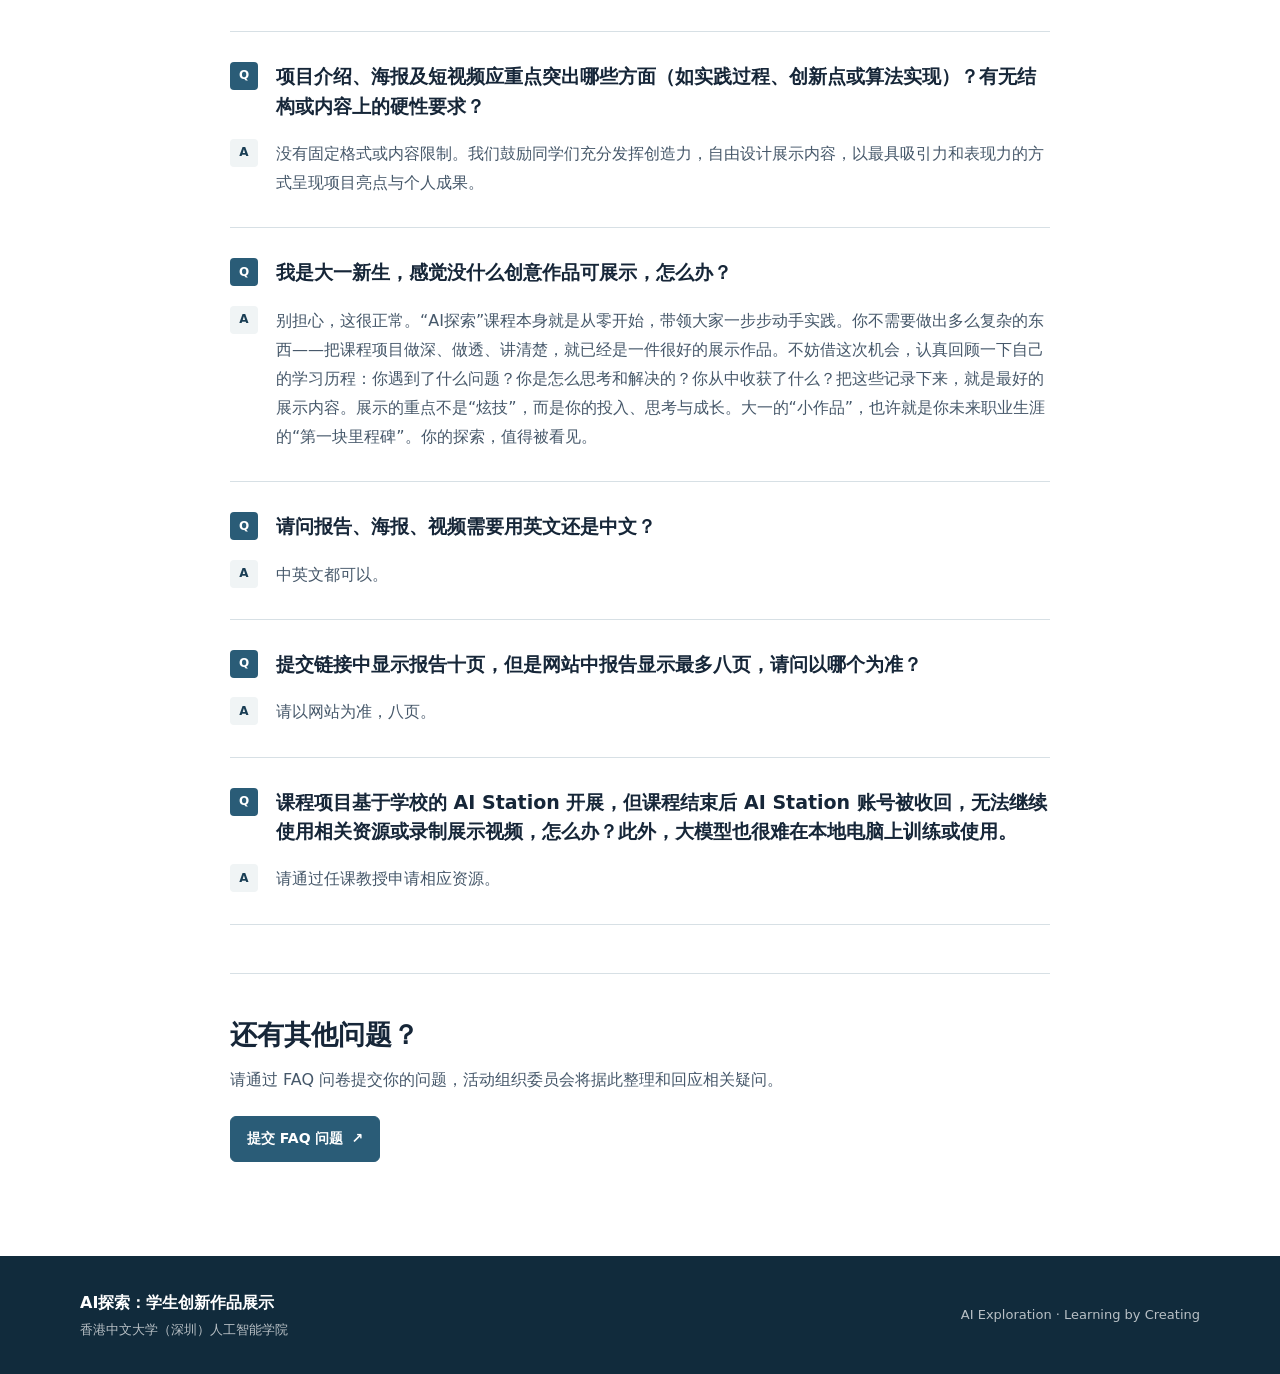
==== commit a1feddeb: "UD" ====
--- a/faq.html
+++ b/faq.html
@@ -35,7 +35,7 @@
     </div>
   </footer>
 
-  <script src="./js/data.js?v=20260818-1"></script>
+  <script src="./js/data.js?v=20260822-1"></script>
   <script src="./js/faq.js?v=20260811-1"></script>
 </body>
 </html>
